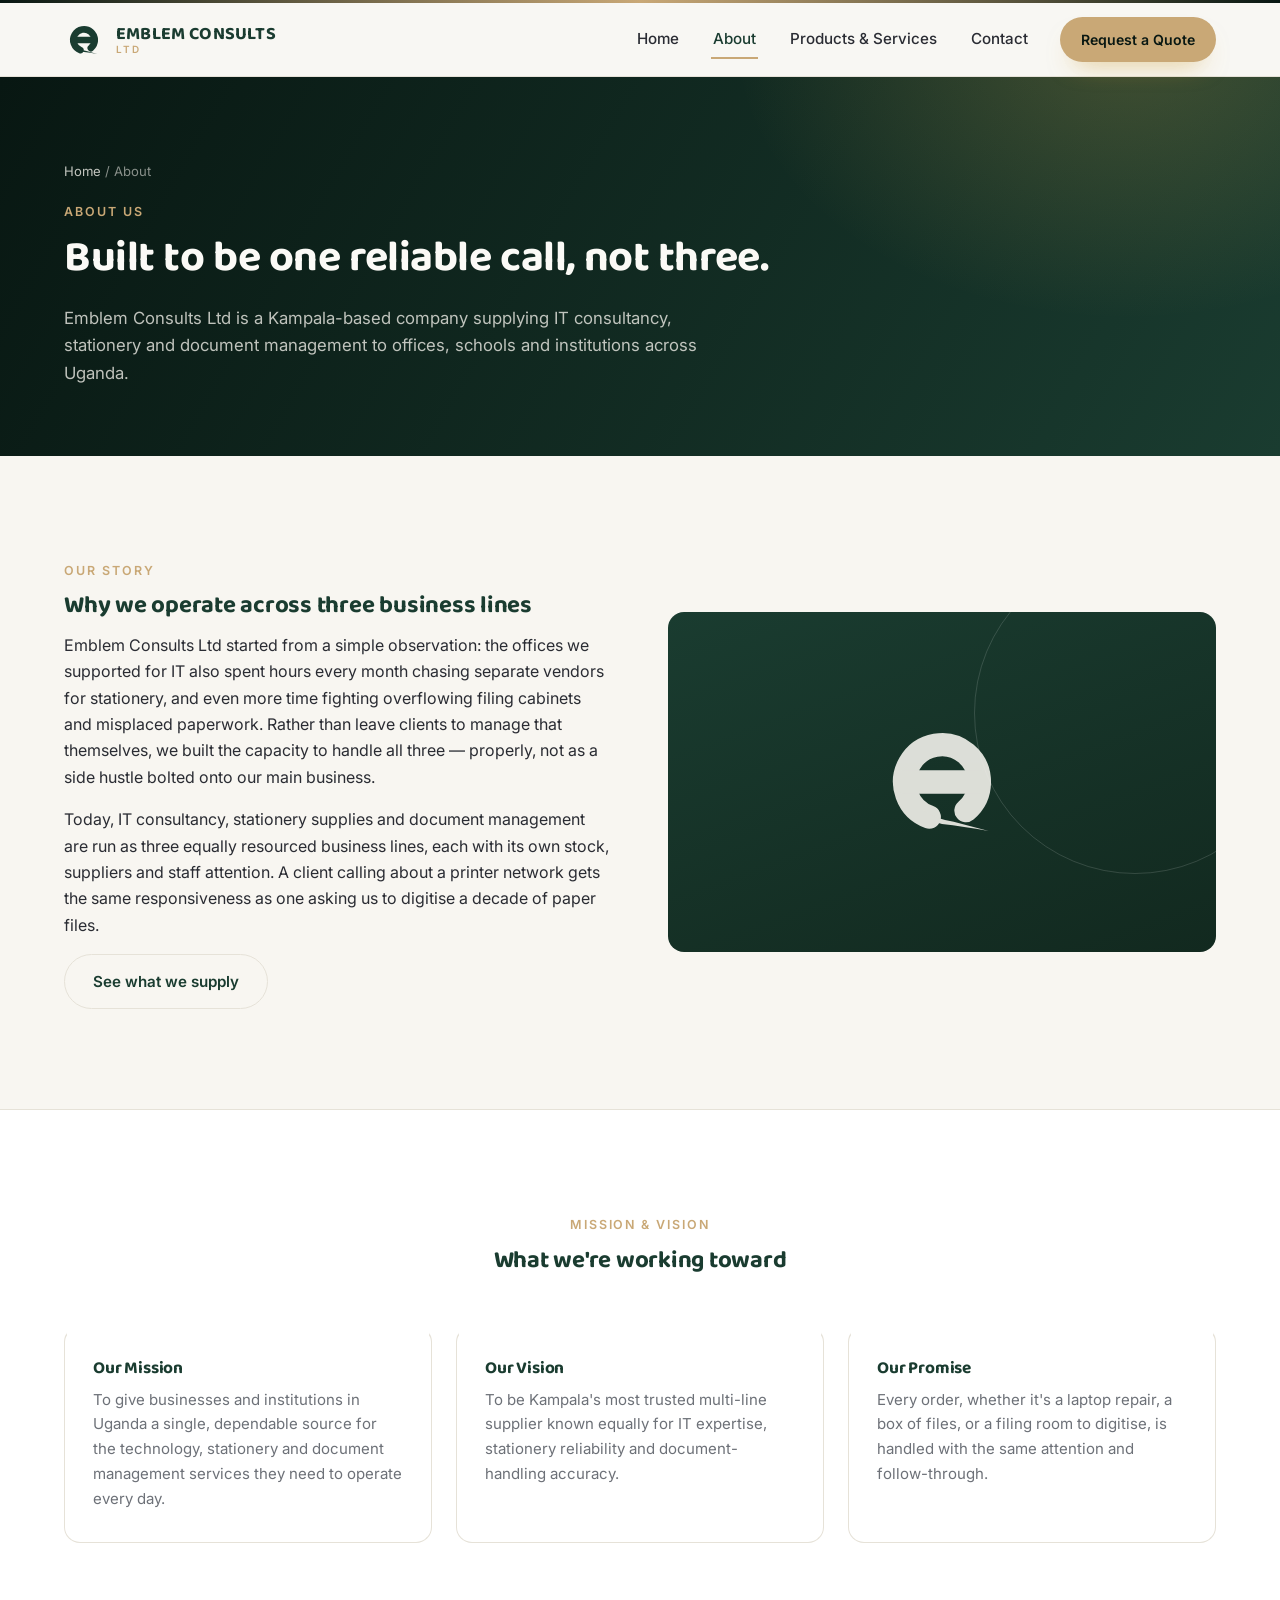
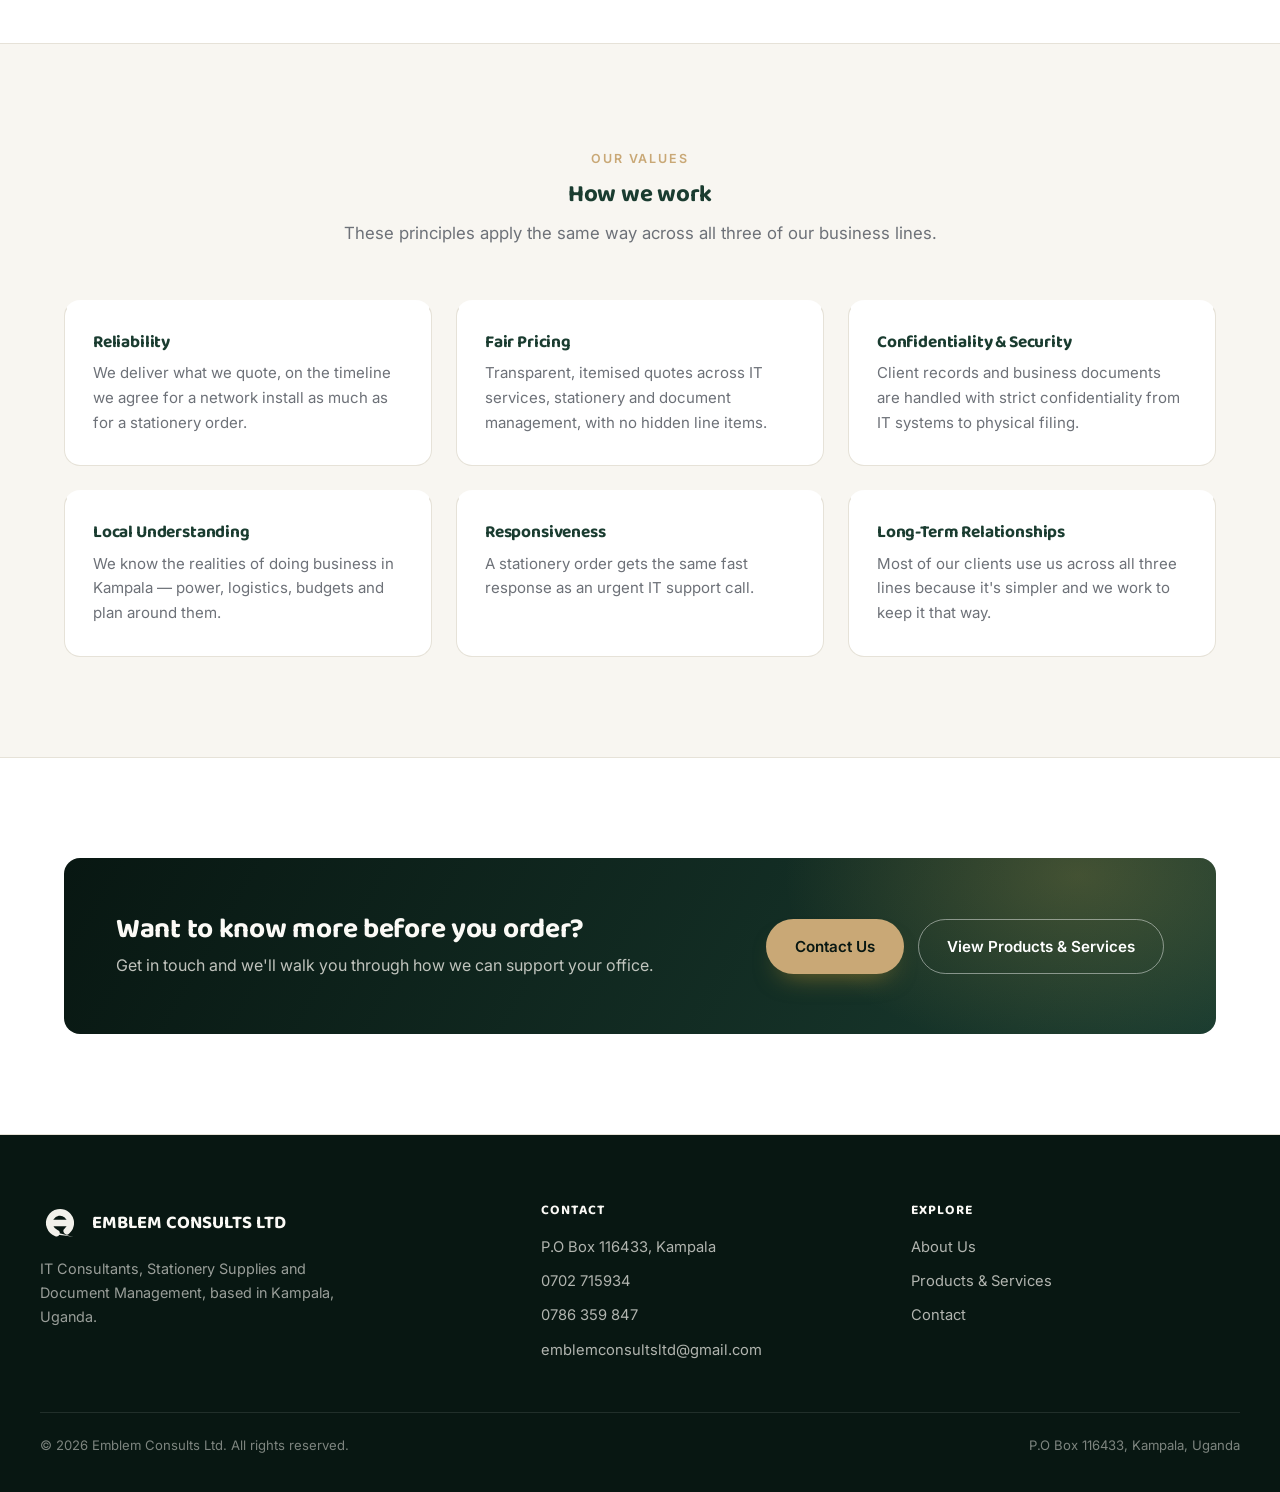
==== about.html @ 886637de "Initial commit: Emblem Consults website Co-Authored-By: Claude Sonnet 5 <noreply@anthropic.com>" ====
<!doctype html>
<html lang="en">
<head>
<meta charset="UTF-8">
<meta name="viewport" content="width=device-width, initial-scale=1.0">
<title>About Us | Emblem Consults Ltd</title>
<meta name="description" content="Learn about Emblem Consults Ltd, a Kampala-based company delivering IT consultancy, stationery supplies and document management under one roof.">
<link rel="icon" type="image/svg+xml" href="assets/logo.svg">
<link rel="preconnect" href="https://fonts.googleapis.com">
<link rel="preconnect" href="https://fonts.gstatic.com" crossorigin>
<link href="https://fonts.googleapis.com/css2?family=Baloo+2:wght@600;700;800&family=Inter:wght@400;500;600;700&display=swap" rel="stylesheet">
<link rel="stylesheet" href="css/styles.css">
</head>
<body>

<div class="top-bar" aria-hidden="true"></div>

<header class="site-header">
  <div class="container header-inner">
    <a href="index.html" class="brand" aria-label="Emblem Consults Ltd home">
      <span class="brand-mark">
        <svg viewBox="0 0 120 120" fill="none" xmlns="http://www.w3.org/2000/svg" aria-hidden="true">
          <path d="M49.06,90.07 A32,32 0 1 1 80.57,84.5" stroke="currentColor" stroke-width="20" stroke-linecap="round"/>
          <line x1="28" y1="60" x2="92" y2="60" stroke="currentColor" stroke-width="20" stroke-linecap="round"/>
          <path d="M44,84 Q55,92 70,94 L100,102 Q78,98 60,96 Q48,94 44,84 Z" fill="currentColor"/>
        </svg>
      </span>
      <span class="brand-text">
        <span class="brand-name">EMBLEM CONSULTS</span>
        <span class="brand-sub">LTD</span>
      </span>
    </a>
    <nav class="site-nav" id="site-nav">
      <a href="index.html">Home</a>
      <a href="about.html">About</a>
      <a href="services.html">Products &amp; Services</a>
      <a href="contact.html">Contact</a>
      <a href="contact.html" class="btn btn-primary nav-cta">Request a Quote</a>
    </nav>
    <button class="nav-toggle" id="nav-toggle" aria-label="Toggle menu" aria-expanded="false" aria-controls="site-nav">
      <span></span><span></span><span></span>
    </button>
  </div>
</header>

<main>

  <section class="page-hero">
    <div class="container">
      <div class="breadcrumb"><a href="index.html">Home</a> / About</div>
      <span class="eyebrow">About Us</span>
      <h1>Built to be one reliable call, not three.</h1>
      <p>Emblem Consults Ltd is a Kampala-based company supplying IT consultancy, stationery and document management to offices, schools and institutions across Uganda.</p>
    </div>
  </section>

  <section class="section">
    <div class="container split">
      <div class="reveal">
        <span class="eyebrow">Our Story</span>
        <h2>Why we operate across three business lines</h2>
        <p>Emblem Consults Ltd started from a simple observation: the offices we supported for IT also spent hours every month chasing separate vendors for stationery, and even more time fighting overflowing filing cabinets and misplaced paperwork. Rather than leave clients to manage that themselves, we built the capacity to handle all three — properly, not as a side hustle bolted onto our main business.</p>
        <p>Today, IT consultancy, stationery supplies and document management are run as three equally resourced business lines, each with its own stock, suppliers and staff attention. A client calling about a printer network gets the same responsiveness as one asking us to digitise a decade of paper files.</p>
        <a href="services.html" class="btn btn-ghost">See what we supply</a>
      </div>
      <div class="split-media reveal">
        <span class="brand-mark">
          <svg viewBox="0 0 120 120" fill="none" xmlns="http://www.w3.org/2000/svg" aria-hidden="true">
            <path d="M49.06,90.07 A32,32 0 1 1 80.57,84.5" stroke="currentColor" stroke-width="20" stroke-linecap="round"/>
            <line x1="28" y1="60" x2="92" y2="60" stroke="currentColor" stroke-width="20" stroke-linecap="round"/>
            <path d="M44,84 Q55,92 70,94 L100,102 Q78,98 60,96 Q48,94 44,84 Z" fill="currentColor"/>
          </svg>
        </span>
      </div>
    </div>
  </section>

  <section class="section section-alt">
    <div class="container">
      <div class="section-head">
        <span class="eyebrow">Mission &amp; Vision</span>
        <h2>What we're working toward</h2>
      </div>
      <div class="values-grid">
        <div class="value-card reveal">
          <h3>Our Mission</h3>
          <p>To give businesses and institutions in Uganda a single, dependable source for the technology, stationery and document management services they need to operate every day.</p>
        </div>
        <div class="value-card reveal">
          <h3>Our Vision</h3>
          <p>To be Kampala's most trusted multi-line supplier  known equally for IT expertise, stationery reliability and document-handling accuracy.</p>
        </div>
        <div class="value-card reveal">
          <h3>Our Promise</h3>
          <p>Every order, whether it's a laptop repair, a box of files, or a filing room to digitise, is handled with the same attention and follow-through.</p>
        </div>
      </div>
    </div>
  </section>

  <section class="section">
    <div class="container">
      <div class="section-head">
        <span class="eyebrow">Our Values</span>
        <h2>How we work</h2>
        <p>These principles apply the same way across all three of our business lines.</p>
      </div>
      <div class="values-grid">
        <div class="value-card reveal">
          <h3>Reliability</h3>
          <p>We deliver what we quote, on the timeline we agree  for a network install as much as for a stationery order.</p>
        </div>
        <div class="value-card reveal">
          <h3>Fair Pricing</h3>
          <p>Transparent, itemised quotes across IT services, stationery and document management, with no hidden line items.</p>
        </div>
        <div class="value-card reveal">
          <h3>Confidentiality &amp; Security</h3>
          <p>Client records and business documents are handled with strict confidentiality from IT systems to physical filing.</p>
        </div>
        <div class="value-card reveal">
          <h3>Local Understanding</h3>
          <p>We know the realities of doing business in Kampala — power, logistics, budgets  and plan around them.</p>
        </div>
        <div class="value-card reveal">
          <h3>Responsiveness</h3>
          <p>A stationery order gets the same fast response as an urgent IT support call.</p>
        </div>
        <div class="value-card reveal">
          <h3>Long-Term Relationships</h3>
          <p>Most of our clients use us across all three lines because it's simpler  and we work to keep it that way.</p>
        </div>
      </div>
    </div>
  </section>

  <section class="section section-alt">
    <div class="container">
      <div class="cta-band reveal">
        <div>
          <h2>Want to know more before you order?</h2>
          <p>Get in touch and we'll walk you through how we can support your office.</p>
        </div>
        <div class="cta-actions">
          <a href="contact.html" class="btn btn-primary">Contact Us</a>
          <a href="services.html" class="btn btn-outline">View Products &amp; Services</a>
        </div>
      </div>
    </div>
  </section>

</main>

<footer class="site-footer">
  <div class="container footer-inner">
    <div class="footer-brand">
      <div class="footer-brand-top">
        <span class="brand-mark">
          <svg viewBox="0 0 120 120" fill="none" xmlns="http://www.w3.org/2000/svg" aria-hidden="true">
            <path d="M49.06,90.07 A32,32 0 1 1 80.57,84.5" stroke="currentColor" stroke-width="20" stroke-linecap="round"/>
            <line x1="28" y1="60" x2="92" y2="60" stroke="currentColor" stroke-width="20" stroke-linecap="round"/>
            <path d="M44,84 Q55,92 70,94 L100,102 Q78,98 60,96 Q48,94 44,84 Z" fill="currentColor"/>
          </svg>
        </span>
        <span class="footer-brand-name">EMBLEM CONSULTS LTD</span>
      </div>
      <p>IT Consultants, Stationery Supplies and Document Management, based in Kampala, Uganda.</p>
    </div>
    <div class="footer-col">
      <h4>Contact</h4>
      <p>P.O Box 116433, Kampala</p>
      <a href="tel:+256702715934">0702 715934</a>
      <a href="tel:+256786359847">0786 359 847</a>
      <a href="mailto:emblemconsultsltd@gmail.com">emblemconsultsltd@gmail.com</a>
    </div>
    <div class="footer-col">
      <h4>Explore</h4>
      <a href="about.html">About Us</a>
      <a href="services.html">Products &amp; Services</a>
      <a href="contact.html">Contact</a>
    </div>
  </div>
  <div class="footer-bottom container">
    <p>&copy; <span id="year"></span> Emblem Consults Ltd. All rights reserved.</p>
    <p>P.O Box 116433, Kampala, Uganda</p>
  </div>
</footer>

<script src="js/main.js"></script>
</body>
</html>
---- css/styles.css ----
:root {
  --ink: #14171f;
  --navy: #1a3c30;
  --navy-mid: #24b3c0;
  --navy-dark: #12291f;
  --navy-deep: #081712;
  --gold: #c9a876;
  --gold-light: #e8d4ae;
  --bg: #f8f6f1;
  --surface: #ffffff;
  --surface-2: #f2efe7;
  --text: #2a2c33;
  --muted: #6d7178;
  --border: #e6e2d8;
  --radius: 16px;
  --radius-sm: 10px;
  --shadow: 0 24px 48px -28px rgba(18, 20, 30, 0.28);
  --shadow-sm: 0 10px 24px -16px rgba(18, 20, 30, 0.22);
  --container: 1200px;
  --ease: cubic-bezier(0.22, 1, 0.36, 1);
  --font-head: "Baloo 2", "Segoe UI", -apple-system, BlinkMacSystemFont, Arial, sans-serif;
  --font-body: "Inter", -apple-system, BlinkMacSystemFont, "Segoe UI", Roboto, Helvetica, Arial, sans-serif;
}

* {
  box-sizing: border-box;
}

html {
  scroll-behavior: smooth;
}

html, body {
  overflow-x: hidden;
}

body {
  margin: 0;
  font-family: var(--font-body);
  color: var(--text);
  background: var(--bg);
  line-height: 1.65;
  -webkit-font-smoothing: antialiased;
}

img {
  max-width: 100%;
  display: block;
}

a {
  color: inherit;
  text-decoration: none;
}

ul {
  margin: 0;
  padding: 0;
  list-style: none;
}

h1, h2, h3, h4 {
  font-family: var(--font-head);
  font-weight: 700;
  line-height: 1.14;
  letter-spacing: -0.01em;
  margin: 0 0 0.5em;
  color: var(--navy);
}

p {
  margin: 0 0 1em;
}

.container {
  width: 100%;
  max-width: var(--container);
  margin: 0 auto;
  padding: 0 24px;
}

/* Top accent bar */
.top-bar {
  height: 3px;
  background: linear-gradient(90deg, var(--navy-deep) 0%, var(--gold) 50%, var(--navy-deep) 100%);
}

.eyebrow {
  display: inline-flex;
  align-items: center;
  gap: 10px;
  font-family: var(--font-body);
  font-weight: 600;
  font-size: 0.78rem;
  letter-spacing: 0.16em;
  text-transform: uppercase;
  color: var(--gold);
  margin-bottom: 0.9em;
}

.section {
  padding: 100px 0;
}

.section-head {
  max-width: 640px;
  margin: 0 auto 52px;
  text-align: center;
}

.section-head .eyebrow {
  justify-content: center;
}

.section-head p {
  color: var(--muted);
  font-size: 1.05rem;
}

.section-alt {
  background: var(--surface);
  border-top: 1px solid var(--border);
  border-bottom: 1px solid var(--border);
}

.about-teaser {
  border-bottom: none;
}

/* Buttons */
.btn {
  display: inline-flex;
  align-items: center;
  gap: 8px;
  padding: 14px 28px;
  border-radius: 999px;
  font-weight: 600;
  font-size: 0.95rem;
  border: 1px solid transparent;
  cursor: pointer;
  transition: transform 0.2s var(--ease), box-shadow 0.2s var(--ease), background 0.2s var(--ease), color 0.2s var(--ease), border-color 0.2s var(--ease);
}

.btn-primary {
  background: var(--gold);
  color: var(--navy-deep);
  box-shadow: 0 14px 26px -14px rgba(200, 153, 47, 0.6);
}

.btn-primary:hover {
  background: var(--gold-light);
  transform: translateY(-2px);
  box-shadow: 0 18px 32px -14px rgba(200, 153, 47, 0.65);
}

.btn-outline {
  background: transparent;
  color: var(--surface);
  border-color: rgba(255, 255, 255, 0.45);
}

.btn-outline:hover {
  background: rgba(255, 255, 255, 0.12);
  border-color: rgba(255, 255, 255, 0.7);
  transform: translateY(-2px);
}

.btn-ghost {
  background: transparent;
  color: var(--navy);
  border-color: var(--border);
}

.btn-ghost:hover {
  border-color: var(--navy);
  background: var(--surface-2);
  transform: translateY(-2px);
}

/* ==========================================================================
   Header
   ========================================================================== */

.site-header {
  position: sticky;
  top: 0;
  z-index: 100;
  background: rgba(248, 247, 243, 0.92);
  backdrop-filter: saturate(180%) blur(10px);
  border-bottom: 1px solid var(--border);
}

.header-inner {
  display: flex;
  align-items: center;
  justify-content: space-between;
  gap: 24px;
  padding-top: 14px;
  padding-bottom: 14px;
}

.brand {
  display: flex;
  align-items: center;
  gap: 12px;
  flex-shrink: 0;
}

.brand-mark {
  width: 40px;
  height: 40px;
  color: var(--navy);
  flex-shrink: 0;
}

.brand-mark svg {
  width: 100%;
  height: 100%;
  display: block;
}

.brand-text {
  display: flex;
  flex-direction: column;
  line-height: 1.05;
}

.brand-name {
  font-family: var(--font-head);
  font-weight: 700;
  font-size: 1.12rem;
  color: var(--navy);
  letter-spacing: 0.01em;
}

.brand-sub {
  font-size: 0.62rem;
  font-weight: 600;
  letter-spacing: 0.22em;
  color: var(--gold);
}

.site-nav {
  display: flex;
  align-items: center;
  gap: 30px;
}

.site-nav a:not(.btn) {
  font-weight: 500;
  font-size: 0.95rem;
  color: var(--text);
  padding: 6px 2px;
  border-bottom: 2px solid transparent;
  transition: color 0.15s ease, border-color 0.15s ease;
}

.site-nav a:not(.btn):hover,
.site-nav a.active {
  color: var(--navy);
  border-color: var(--gold);
}

.nav-cta {
  padding: 10px 20px;
  font-size: 0.88rem;
}

.nav-toggle {
  display: none;
  flex-direction: column;
  justify-content: center;
  gap: 5px;
  width: 40px;
  height: 40px;
  border: 1px solid var(--border);
  border-radius: 10px;
  background: var(--surface);
  cursor: pointer;
}

.nav-toggle span {
  width: 18px;
  height: 2px;
  background: var(--navy);
  margin: 0 auto;
  transition: transform 0.2s ease, opacity 0.2s ease;
}

/* ==========================================================================
   Hero
   ========================================================================== */

.hero {
  position: relative;
  background: linear-gradient(165deg, var(--navy-mid) 0%, var(--navy) 45%, var(--navy-dark) 100%);
  color: #f2f1eb;
  overflow: hidden;
  isolation: isolate;
}

.hero::before {
  content: "";
  position: absolute;
  inset: 0;
  background:
    radial-gradient(620px 620px at 92% -12%, rgba(226, 183, 82, 0.30), transparent 68%),
    radial-gradient(520px 520px at -8% 108%, rgba(99, 122, 194, 0.38), transparent 70%),
    radial-gradient(760px 420px at 45% 115%, rgba(200, 153, 47, 0.14), transparent 72%);
  pointer-events: none;
  z-index: 0;
}

.hero::after {
  content: "";
  position: absolute;
  inset: 0;
  background-image:
    linear-gradient(rgba(255,255,255,0.05) 1px, transparent 1px),
    linear-gradient(90deg, rgba(255,255,255,0.05) 1px, transparent 1px);
  background-size: 44px 44px;
  mask-image: radial-gradient(ellipse 60% 55% at 78% 12%, black, transparent 78%);
  -webkit-mask-image: radial-gradient(ellipse 60% 55% at 78% 12%, black, transparent 78%);
  pointer-events: none;
  z-index: 0;
}

.hero-watermark {
  position: absolute;
  right: -160px;
  bottom: -200px;
  width: 660px;
  height: 660px;
  color: rgba(242, 241, 235, 0.05);
  pointer-events: none;
  z-index: 0;
}

.hero-watermark svg {
  width: 100%;
  height: 100%;
  display: block;
}

.hero-inner {
  position: relative;
  z-index: 1;
  padding: 128px 0 104px;
  display: grid;
  grid-template-columns: 1.1fr 0.9fr;
  gap: 48px;
  align-items: center;
}

.hero .eyebrow {
  color: var(--gold-light);
}

.hero h1 {
  color: #fbfaf6;
  font-size: clamp(2.2rem, 4vw, 3.4rem);
  margin-bottom: 0.42em;
}

.hero h1 em,
.page-hero h1 em {
  font-style: italic;
  color: var(--gold-light);
}

.hero p.lead {
  color: rgba(242, 241, 235, 0.82);
  font-size: 1.14rem;
  max-width: 46ch;
}

.hero-actions {
  display: flex;
  gap: 14px;
  flex-wrap: wrap;
  margin-top: 30px;
}

.stat-row {
  display: flex;
  flex-wrap: wrap;
  gap: 0;
  margin-top: 48px;
}

.stat-item {
  padding: 0 30px;
  border-left: 1px solid rgba(255, 255, 255, 0.16);
}

.stat-item:first-child {
  padding-left: 0;
  border-left: none;
}

.stat-item .num {
  display: block;
  font-family: var(--font-head);
  font-size: 1.85rem;
  color: var(--gold-light);
  font-weight: 700;
  line-height: 1.1;
}

.stat-item .label {
  font-size: 0.8rem;
  color: rgba(242, 241, 235, 0.68);
}

.hero-panel {
  background: rgba(255, 255, 255, 0.06);
  border: 1px solid rgba(255, 255, 255, 0.14);
  border-radius: var(--radius);
  padding: 30px;
  backdrop-filter: blur(6px);
}

.hero-panel h3 {
  color: #fbfaf6;
  font-size: 1.05rem;
  margin-bottom: 18px;
}

.hero-panel-list {
  display: flex;
  flex-direction: column;
  gap: 16px;
}

.hero-panel-list li {
  display: flex;
  align-items: flex-start;
  gap: 14px;
  color: rgba(242, 241, 235, 0.85);
  font-size: 0.94rem;
}

.num-badge {
  width: 24px;
  height: 24px;
  border: 1px solid rgba(255, 255, 255, 0.35);
  border-radius: 50%;
  display: flex;
  align-items: center;
  justify-content: center;
  font-family: var(--font-head);
  font-size: 0.7rem;
  color: var(--gold-light);
  flex-shrink: 0;
  margin-top: 1px;
}

.hero-visual {
  display: flex;
  flex-direction: column;
  gap: 26px;
}

.hero-graphic-label {
  text-align: center;
  font-size: 0.76rem;
  font-weight: 500;
  letter-spacing: 0.12em;
  text-transform: uppercase;
  color: rgba(242, 241, 235, 0.5);
  margin-bottom: 8px;
}

.hero-graphic svg {
  width: 100%;
  height: auto;
  display: block;
  overflow: visible;
}

.hero-graphic .hub-circle {
  fill: rgba(226, 183, 82, 0.12);
  stroke: var(--gold-light);
  stroke-width: 1.5;
}

.hero-graphic .hub-icon {
  color: var(--gold-light);
}

.hero-graphic .node-circle {
  fill: rgba(255, 255, 255, 0.05);
  stroke: rgba(255, 255, 255, 0.22);
  stroke-width: 1.2;
}

.hero-graphic .node-icon {
  color: var(--gold-light);
}

.hero-graphic .link-line {
  fill: none;
  stroke: rgba(226, 183, 82, 0.4);
  stroke-width: 1.4;
  stroke-dasharray: 3 6;
  stroke-linecap: round;
}

.hero-graphic .node-label {
  font-family: var(--font-body);
  font-size: 12.5px;
  font-weight: 600;
  letter-spacing: 0.08em;
  text-transform: uppercase;
  fill: rgba(242, 241, 235, 0.72);
  text-anchor: middle;
}

/* ==========================================================================
   Pillars (IT / Stationery / Document Management — equal weight)
   ========================================================================== */

.pillars-grid {
  display: grid;
  grid-template-columns: repeat(3, 1fr);
  gap: 28px;
}

.pillar-card {
  position: relative;
  background: var(--surface);
  border: 1px solid var(--border);
  border-radius: var(--radius);
  padding: 40px 30px 32px;
  display: flex;
  flex-direction: column;
  height: 100%;
  overflow: hidden;
  transition: transform 0.28s var(--ease), box-shadow 0.28s var(--ease), border-color 0.28s var(--ease);
}

.pillar-card:hover {
  transform: translateY(-6px);
  box-shadow: var(--shadow);
  border-color: rgba(200, 153, 47, 0.45);
}

.pillar-index {
  position: absolute;
  top: 18px;
  right: 22px;
  font-family: var(--font-head);
  font-size: 2.6rem;
  font-weight: 700;
  color: var(--surface-2);
  line-height: 1;
  user-select: none;
  z-index: 0;
}

.pillar-icon {
  position: relative;
  width: 54px;
  height: 54px;
  border-radius: 14px;
  background: linear-gradient(135deg, var(--navy), var(--navy-dark));
  color: var(--gold-light);
  display: flex;
  align-items: center;
  justify-content: center;
  margin-bottom: 22px;
  z-index: 1;
}

.pillar-icon svg {
  width: 26px;
  height: 26px;
}

.pillar-card h3 {
  position: relative;
  font-size: 1.28rem;
  margin-bottom: 10px;
  z-index: 1;
}

.pillar-card p {
  position: relative;
  color: var(--muted);
  font-size: 0.96rem;
  flex-grow: 1;
  z-index: 1;
}

.pillar-tags {
  position: relative;
  display: flex;
  flex-wrap: wrap;
  gap: 8px;
  margin: 18px 0 20px;
  z-index: 1;
}

.pillar-tags span {
  background: var(--bg);
  border: 1px solid var(--border);
  color: var(--text);
  font-size: 0.78rem;
  padding: 5px 11px;
  border-radius: 999px;
}

.pillar-link {
  position: relative;
  font-weight: 600;
  font-size: 0.9rem;
  color: var(--navy);
  display: inline-flex;
  align-items: center;
  gap: 6px;
  z-index: 1;
}

.pillar-link svg {
  width: 16px;
  height: 16px;
  transition: transform 0.15s ease;
}

.pillar-card:hover .pillar-link svg {
  transform: translateX(3px);
}

/* ==========================================================================
   About teaser / split sections
   ========================================================================== */

.split {
  display: grid;
  grid-template-columns: 1fr 1fr;
  gap: 56px;
  align-items: center;
}

.split-media {
  background: linear-gradient(160deg, var(--navy), var(--navy-dark));
  border-radius: var(--radius);
  min-height: 340px;
  display: flex;
  align-items: center;
  justify-content: center;
  padding: 40px;
  position: relative;
  overflow: hidden;
}

.split-media .brand-mark {
  width: 140px;
  height: 140px;
  color: #f2f1eb;
  opacity: 0.9;
}

.split-media--collage {
  background: none;
  padding: 0;
  overflow: visible;
}

.split-media--collage::before {
  content: none;
}

.media-collage {
  display: grid;
  grid-template-columns: 1.2fr 1fr;
  grid-template-rows: 1fr 1fr;
  gap: 20px;
  width: 100%;
  height: 100%;
  min-height: 340px;
  position: relative;
  z-index: 1;
}

.collage-card {
  border-radius: var(--radius-sm);
  overflow: hidden;
  border: 1px solid var(--border);
  box-shadow: var(--shadow-sm);
}

.media-collage img {
  width: 100%;
  height: 100%;
  object-fit: cover;
  display: block;
}

.media-collage .collage-it {
  grid-row: 1 / 3;
}

.split-media::before {
  content: "";
  position: absolute;
  width: 320px;
  height: 320px;
  border: 1px solid rgba(255,255,255,0.14);
  border-radius: 50%;
  top: -60px;
  right: -80px;
}

.check-list {
  display: flex;
  flex-direction: column;
  gap: 14px;
  margin: 20px 0;
}

.check-list li {
  display: flex;
  gap: 12px;
  align-items: flex-start;
}

.check-list svg {
  width: 20px;
  height: 20px;
  color: var(--gold);
  flex-shrink: 0;
  margin-top: 2px;
}

/* ==========================================================================
   Values / stats
   ========================================================================== */

.stats-grid {
  display: grid;
  grid-template-columns: repeat(4, 1fr);
  gap: 24px;
  text-align: center;
}

.stat .num {
  font-family: var(--font-head);
  font-size: 2.1rem;
  font-weight: 700;
  color: var(--navy);
}

.stat .label {
  color: var(--muted);
  font-size: 0.88rem;
  margin-top: 4px;
}

.values-grid {
  display: grid;
  grid-template-columns: repeat(3, 1fr);
  gap: 24px;
}

.value-card {
  border: 1px solid var(--border);
  background: var(--surface);
  border-radius: var(--radius);
  padding: 30px 28px;
  border-top: 3px solid transparent;
  transition: transform 0.25s var(--ease), box-shadow 0.25s var(--ease), border-color 0.25s var(--ease);
}

.value-card:hover {
  transform: translateY(-4px);
  box-shadow: var(--shadow-sm);
  border-top-color: var(--gold);
}

.value-card h3 {
  font-size: 1.08rem;
}

.value-card p {
  color: var(--muted);
  font-size: 0.94rem;
  margin: 0;
}

/* ==========================================================================
   Services / Products page — equal-weight category blocks
   ========================================================================== */

.category-block {
  padding-bottom: 76px;
}

.pillar-hero {
  position: relative;
  isolation: isolate;
  overflow: hidden;
  background: linear-gradient(150deg, var(--navy-mid) 0%, var(--navy) 55%, var(--navy-dark) 100%);
  color: #f2f1eb;
  padding: 64px 0 56px;
  margin-bottom: 56px;
}

.pillar-hero::before {
  content: "";
  position: absolute;
  inset: 0;
  background: radial-gradient(520px 380px at 92% -14%, rgba(226, 183, 82, 0.24), transparent 70%);
  pointer-events: none;
  z-index: 0;
}

.pillar-hero-watermark {
  position: absolute;
  right: -40px;
  top: 50%;
  transform: translateY(-50%);
  width: 260px;
  height: 260px;
  color: rgba(242, 241, 235, 0.06);
  pointer-events: none;
  z-index: 0;
}

.pillar-hero-watermark svg {
  width: 100%;
  height: 100%;
  display: block;
}

.pillar-hero-inner {
  position: relative;
  z-index: 1;
  max-width: 700px;
}

.pillar-hero .eyebrow {
  color: var(--gold-light);
}

.pillar-hero h2 {
  color: #fbfaf6;
  font-size: clamp(1.75rem, 3.2vw, 2.4rem);
  margin-bottom: 0.4em;
}

.pillar-hero p {
  color: rgba(242, 241, 235, 0.82);
  font-size: 1.05rem;
  max-width: 58ch;
  margin-bottom: 1.4em;
}

.feature-strip {
  display: grid;
  grid-template-columns: repeat(4, 1fr);
  gap: 28px;
  margin: 0 0 44px;
}

.feature-item {
  display: flex;
  flex-direction: column;
  gap: 12px;
}

.feature-icon-circle {
  width: 54px;
  height: 54px;
  border-radius: 50%;
  background: var(--surface-2);
  color: var(--navy);
  display: flex;
  align-items: center;
  justify-content: center;
  flex-shrink: 0;
}

.feature-icon-circle svg {
  width: 24px;
  height: 24px;
}

.feature-item h4 {
  font-size: 1.02rem;
  margin-bottom: 2px;
}

.feature-item p {
  color: var(--muted);
  font-size: 0.86rem;
  margin: 0;
}

.item-grid {
  display: grid;
  grid-template-columns: repeat(3, 1fr);
  gap: 20px;
}

.item-card {
  background: var(--surface);
  border: 1px solid var(--border);
  border-radius: 12px;
  padding: 24px 22px;
  transition: transform 0.22s var(--ease), box-shadow 0.22s var(--ease), border-color 0.22s var(--ease);
}

.item-card:hover {
  transform: translateY(-3px);
  box-shadow: var(--shadow-sm);
  border-color: rgba(200, 153, 47, 0.4);
}

.item-card h4 {
  font-size: 1rem;
  margin-bottom: 6px;
  display: flex;
  align-items: center;
  gap: 10px;
}

.item-card h4 svg {
  width: 18px;
  height: 18px;
  color: var(--gold);
  flex-shrink: 0;
}

.item-card p {
  color: var(--muted);
  font-size: 0.88rem;
  margin: 0;
}

/* ==========================================================================
   CTA band
   ========================================================================== */

.cta-band {
  background: linear-gradient(120deg, var(--navy-deep), var(--navy));
  color: #f2f1eb;
  border-radius: var(--radius);
  padding: 56px 52px;
  display: flex;
  align-items: center;
  justify-content: space-between;
  gap: 32px;
  flex-wrap: wrap;
  position: relative;
  overflow: hidden;
}

.cta-band::before {
  content: "";
  position: absolute;
  inset: 0;
  background: radial-gradient(420px 260px at 88% 10%, rgba(226, 183, 82, 0.22), transparent 70%);
  pointer-events: none;
}

.cta-band > * {
  position: relative;
}

.cta-band h2 {
  color: #fbfaf6;
  margin-bottom: 6px;
  font-size: 1.75rem;
}

.cta-band p {
  color: rgba(242, 241, 235, 0.78);
  margin: 0;
}

.cta-actions {
  display: flex;
  gap: 14px;
  flex-wrap: wrap;
}

/* ==========================================================================
   Contact page
   ========================================================================== */

.contact-grid {
  display: grid;
  grid-template-columns: 0.9fr 1.1fr;
  gap: 48px;
  align-items: start;
}

.contact-info-card {
  background: var(--navy);
  color: #f2f1eb;
  border-radius: var(--radius);
  padding: 38px 32px;
}

.contact-info-card h3 {
  color: #fbfaf6;
}

.contact-row {
  display: flex;
  gap: 14px;
  align-items: flex-start;
  padding: 16px 0;
  border-top: 1px solid rgba(255,255,255,0.12);
}

.contact-row:first-of-type {
  border-top: none;
}

.contact-row svg {
  width: 20px;
  height: 20px;
  color: var(--gold-light);
  flex-shrink: 0;
  margin-top: 2px;
}

.contact-row .label {
  font-size: 0.78rem;
  text-transform: uppercase;
  letter-spacing: 0.08em;
  color: rgba(242, 241, 235, 0.6);
  margin-bottom: 2px;
}

.contact-row a,
.contact-row span.value {
  font-weight: 500;
  color: #f2f1eb;
}

.contact-form-card {
  background: var(--surface);
  border: 1px solid var(--border);
  border-radius: var(--radius);
  padding: 38px;
  box-shadow: var(--shadow);
}

.form-grid {
  display: grid;
  grid-template-columns: 1fr 1fr;
  gap: 18px;
}

.form-grid .full {
  grid-column: 1 / -1;
}

label {
  display: block;
  font-size: 0.86rem;
  font-weight: 600;
  margin-bottom: 6px;
  color: var(--text);
}

input, select, textarea {
  width: 100%;
  padding: 11px 14px;
  border: 1px solid var(--border);
  border-radius: 9px;
  font-family: var(--font-body);
  font-size: 0.95rem;
  background: var(--bg);
  color: var(--text);
  transition: border-color 0.2s ease, box-shadow 0.2s ease;
}

input:focus, select:focus, textarea:focus {
  outline: none;
  border-color: var(--gold);
  box-shadow: 0 0 0 3px rgba(200, 153, 47, 0.18);
}

textarea {
  resize: vertical;
  min-height: 120px;
}

.form-note {
  font-size: 0.82rem;
  color: var(--muted);
  margin-top: 12px;
}

.map-embed {
  border-radius: var(--radius);
  overflow: hidden;
  border: 1px solid var(--border);
  margin-top: 28px;
  height: 260px;
}

.map-embed iframe {
  width: 100%;
  height: 100%;
  border: 0;
  display: block;
}

/* ==========================================================================
   Footer
   ========================================================================== */

.site-footer {
  background: var(--navy-deep);
  color: rgba(242, 241, 235, 0.8);
}

.footer-inner {
  display: grid;
  grid-template-columns: 1.4fr 1fr 1fr;
  gap: 40px;
  padding: 68px 0 40px;
}

.footer-brand {
  display: flex;
  flex-direction: column;
  gap: 14px;
}

.footer-brand-top {
  display: flex;
  align-items: center;
  gap: 12px;
}

.footer-brand .brand-mark {
  color: #f2f1eb;
}

.footer-brand-name {
  font-family: var(--font-head);
  font-weight: 700;
  color: #fbfaf6;
  font-size: 1.15rem;
}

.footer-brand p {
  font-size: 0.9rem;
  max-width: 34ch;
  color: rgba(242, 241, 235, 0.62);
}

.footer-col h4 {
  color: #fbfaf6;
  font-size: 0.85rem;
  letter-spacing: 0.08em;
  text-transform: uppercase;
  margin-bottom: 16px;
}

.footer-col a, .footer-col p {
  display: block;
  font-size: 0.92rem;
  margin-bottom: 10px;
  color: rgba(242, 241, 235, 0.72);
}

.footer-col a:hover {
  color: var(--gold-light);
}

.footer-bottom {
  border-top: 1px solid rgba(255,255,255,0.1);
  padding: 22px 0;
  display: flex;
  justify-content: space-between;
  gap: 12px;
  flex-wrap: wrap;
  font-size: 0.82rem;
  color: rgba(242, 241, 235, 0.5);
}

/* ==========================================================================
   Page hero (interior pages)
   ========================================================================== */

.page-hero {
  position: relative;
  background: linear-gradient(120deg, var(--navy-deep), var(--navy));
  color: #f2f1eb;
  padding: 84px 0 68px;
  overflow: hidden;
  isolation: isolate;
}

.page-hero::before {
  content: "";
  position: absolute;
  inset: 0;
  background: radial-gradient(560px 400px at 88% -10%, rgba(226, 183, 82, 0.22), transparent 70%);
  pointer-events: none;
  z-index: 0;
}

.page-hero .container {
  position: relative;
  z-index: 1;
}

.page-hero h1 {
  color: #fbfaf6;
  font-size: clamp(1.95rem, 3.4vw, 2.7rem);
}

.page-hero p {
  color: rgba(242, 241, 235, 0.78);
  max-width: 60ch;
  font-size: 1.05rem;
  margin: 0;
}

.breadcrumb {
  font-size: 0.82rem;
  color: rgba(242, 241, 235, 0.55);
  margin-bottom: 14px;
}

.breadcrumb a {
  color: rgba(242, 241, 235, 0.8);
}

/* ==========================================================================
   Scroll reveal
   ========================================================================== */

.reveal {
  opacity: 0;
  transform: translateY(18px);
  transition: opacity 0.7s var(--ease), transform 0.7s var(--ease);
}

.reveal.is-visible {
  opacity: 1;
  transform: none;
}

.pillars-grid .pillar-card:nth-child(2),
.item-grid .item-card:nth-child(2),
.values-grid .value-card:nth-child(2) {
  transition-delay: 0.06s;
}

.pillars-grid .pillar-card:nth-child(3),
.item-grid .item-card:nth-child(3),
.values-grid .value-card:nth-child(3) {
  transition-delay: 0.12s;
}

.item-grid .item-card:nth-child(4) {
  transition-delay: 0.06s;
}

.item-grid .item-card:nth-child(5) {
  transition-delay: 0.12s;
}

.item-grid .item-card:nth-child(6) {
  transition-delay: 0.18s;
}

@media (prefers-reduced-motion: reduce) {
  .reveal {
    transition: none;
    opacity: 1;
    transform: none;
  }
}

/* ==========================================================================
   Responsive
   ========================================================================== */

@media (max-width: 980px) {
  .hero-inner {
    grid-template-columns: 1fr;
    padding: 96px 0 76px;
  }

  .hero-watermark {
    width: 480px;
    height: 480px;
    right: -140px;
    bottom: -140px;
  }

  .split {
    grid-template-columns: 1fr;
  }

  .split-media {
    order: -1;
    min-height: 240px;
  }

  .media-collage {
    min-height: 240px;
  }

  .pillars-grid,
  .item-grid,
  .feature-strip {
    grid-template-columns: repeat(2, 1fr);
  }

  .stats-grid {
    grid-template-columns: repeat(2, 1fr);
    gap: 32px;
  }

  .values-grid {
    grid-template-columns: 1fr;
  }

  .contact-grid {
    grid-template-columns: 1fr;
  }

  .footer-inner {
    grid-template-columns: 1fr 1fr;
  }
}

@media (max-width: 720px) {
  .site-nav {
    position: absolute;
    top: 100%;
    left: 0;
    right: 0;
    background: var(--surface);
    border-bottom: 1px solid var(--border);
    flex-direction: column;
    align-items: flex-start;
    padding: 18px 16px 20px;
    gap: 14px;
    display: none;
  }

  .site-nav.open {
    display: flex;
  }

  .nav-cta {
    order: 10;
  }

  .nav-toggle {
    display: flex;
  }

  .pillars-grid,
  .item-grid,
  .feature-strip {
    grid-template-columns: 1fr;
  }

  .stats-grid {
    grid-template-columns: 1fr 1fr;
  }

  .form-grid {
    grid-template-columns: 1fr;
  }

  .cta-band {
    flex-direction: column;
    text-align: center;
    justify-content: center;
  }

  .footer-inner {
    grid-template-columns: 1fr;
    padding-bottom: 20px;
  }

  .footer-bottom {
    flex-direction: column;
    text-align: center;
  }

  .section {
    padding: 68px 0;
  }

  .container {
    padding: 0 16px;
  }

  .hero-inner {
    padding: 76px 0 60px;
  }

  .stat-row {
    gap: 8px 0;
  }

  .stat-item {
    padding: 0 20px;
  }

  .hero-watermark {
    width: 340px;
    height: 340px;
    right: -110px;
    bottom: -100px;
  }

  .page-hero {
    padding: 56px 0 46px;
  }

  .pillar-hero {
    padding: 48px 0 40px;
    margin-bottom: 40px;
  }

  .pillar-hero-watermark {
    width: 180px;
    height: 180px;
    right: -50px;
  }

  .cta-band {
    padding: 40px 28px;
  }
}

@media (max-width: 420px) {
  .container {
    padding: 0 12px;
  }

  .brand-name {
    font-size: 1rem;
  }

  .brand {
    gap: 9px;
  }

  .brand-mark {
    width: 34px;
    height: 34px;
  }

  .hero h1 {
    font-size: 1.7rem;
  }

  .page-hero h1 {
    font-size: 1.55rem;
  }

  .stat-item {
    padding: 0 16px;
  }

  .hero-panel {
    padding: 22px;
  }

  .cta-band {
    padding: 32px 22px;
  }
}
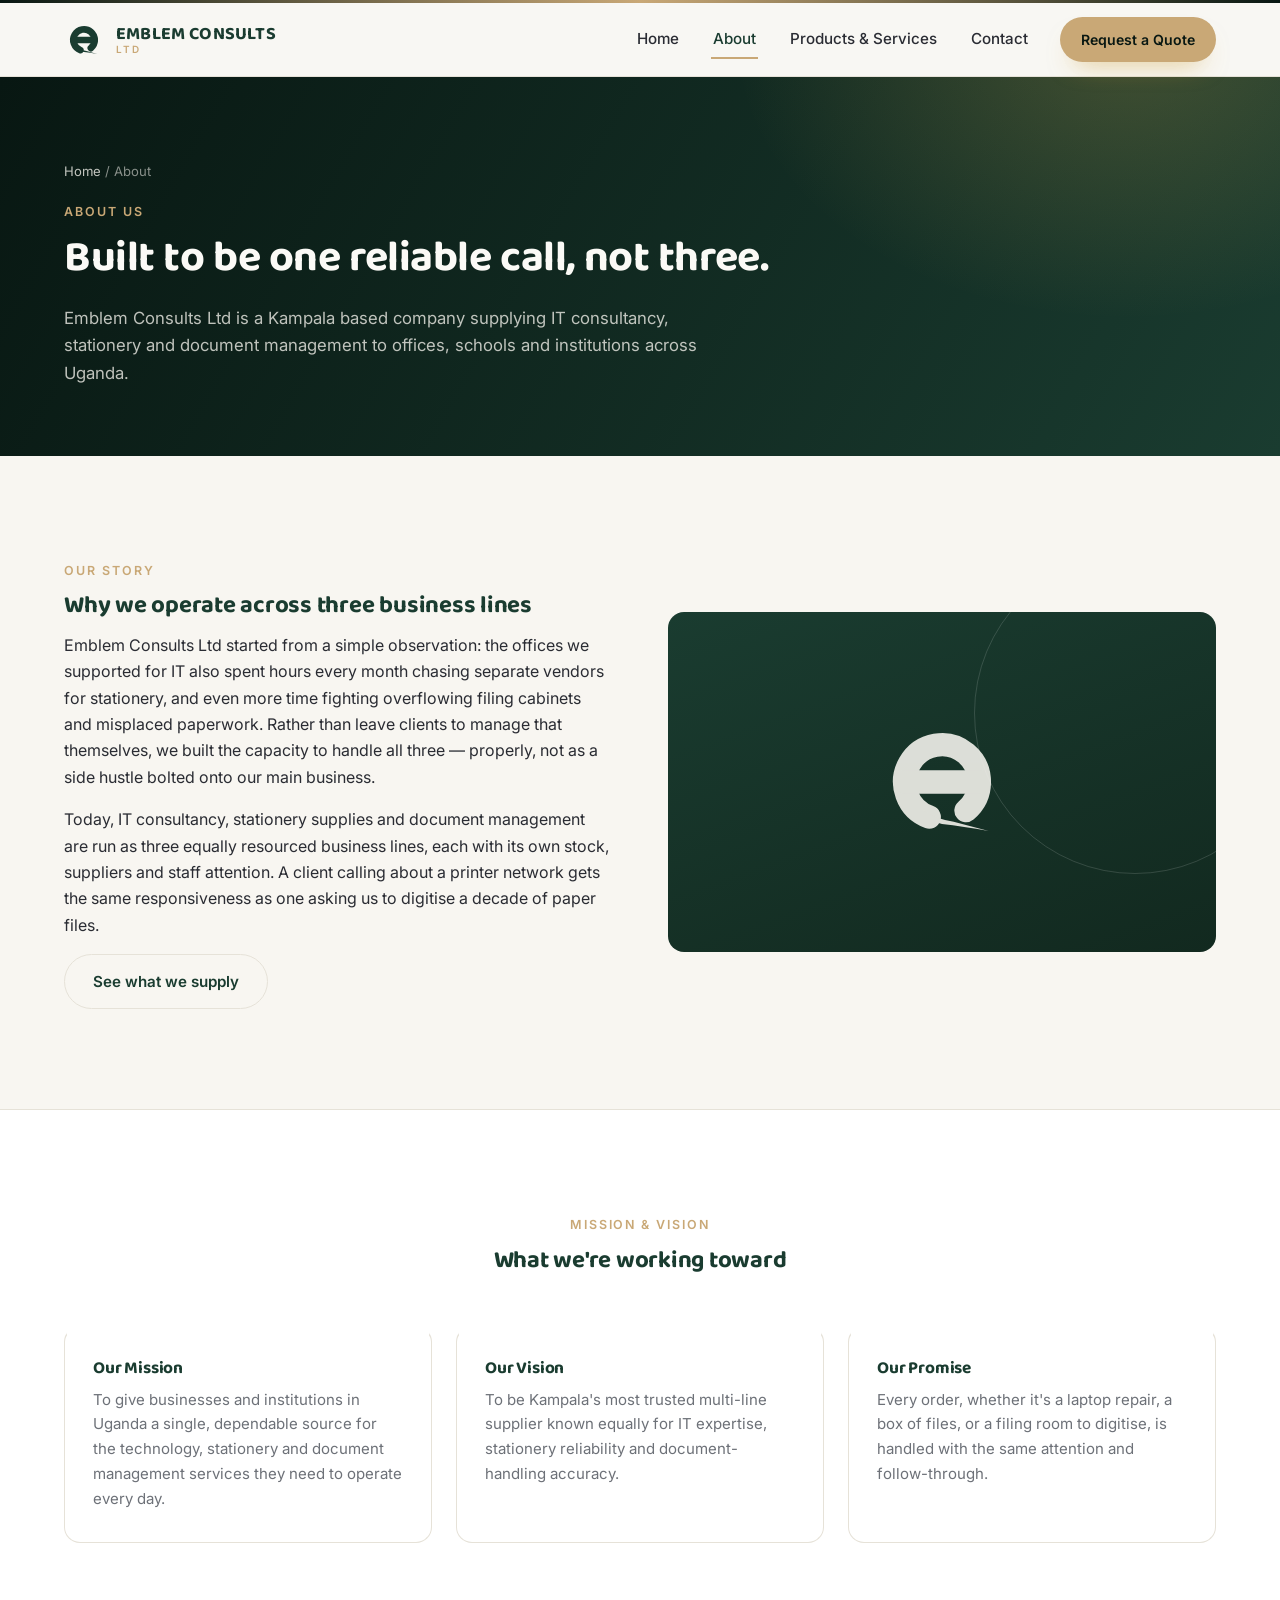
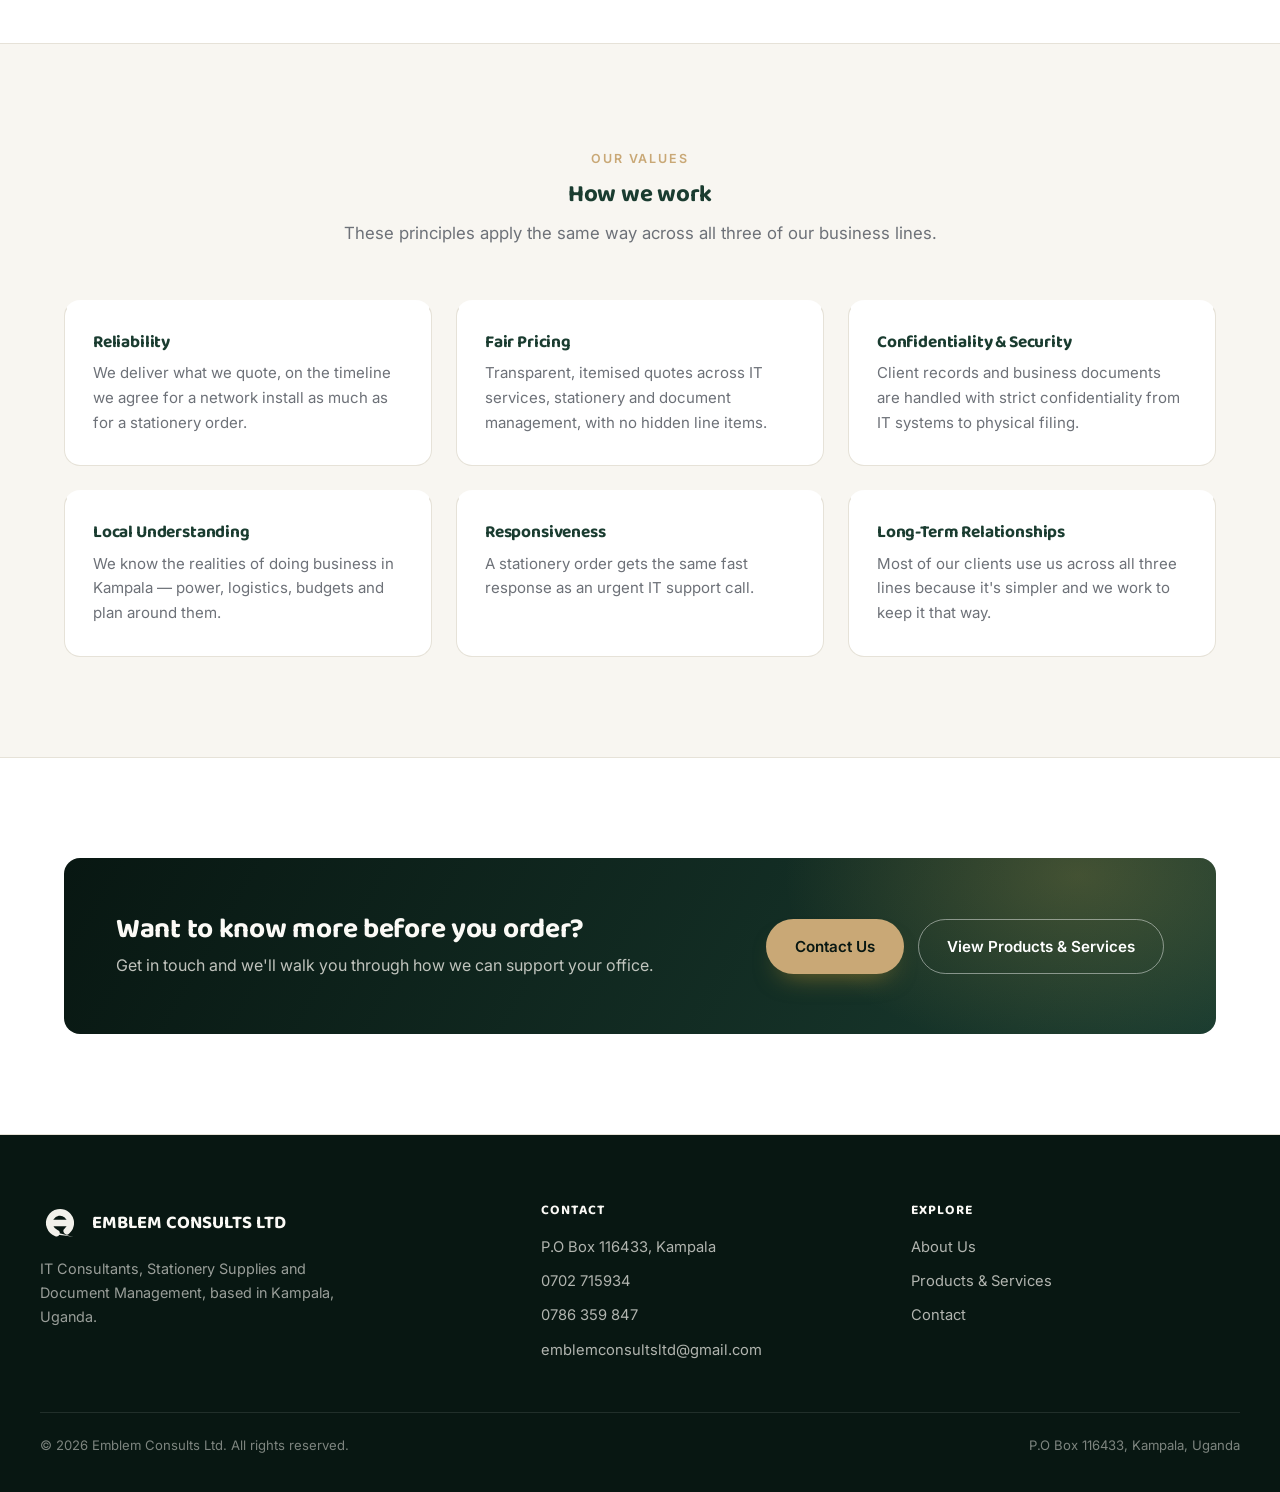
==== commit 75f74ffa: "Removed trailing lines" ====
--- a/about.html
+++ b/about.html
@@ -50,7 +50,7 @@
       <div class="breadcrumb"><a href="index.html">Home</a> / About</div>
       <span class="eyebrow">About Us</span>
       <h1>Built to be one reliable call, not three.</h1>
-      <p>Emblem Consults Ltd is a Kampala-based company supplying IT consultancy, stationery and document management to offices, schools and institutions across Uganda.</p>
+      <p>Emblem Consults Ltd is a Kampala based company supplying IT consultancy, stationery and document management to offices, schools and institutions across Uganda.</p>
     </div>
   </section>
 
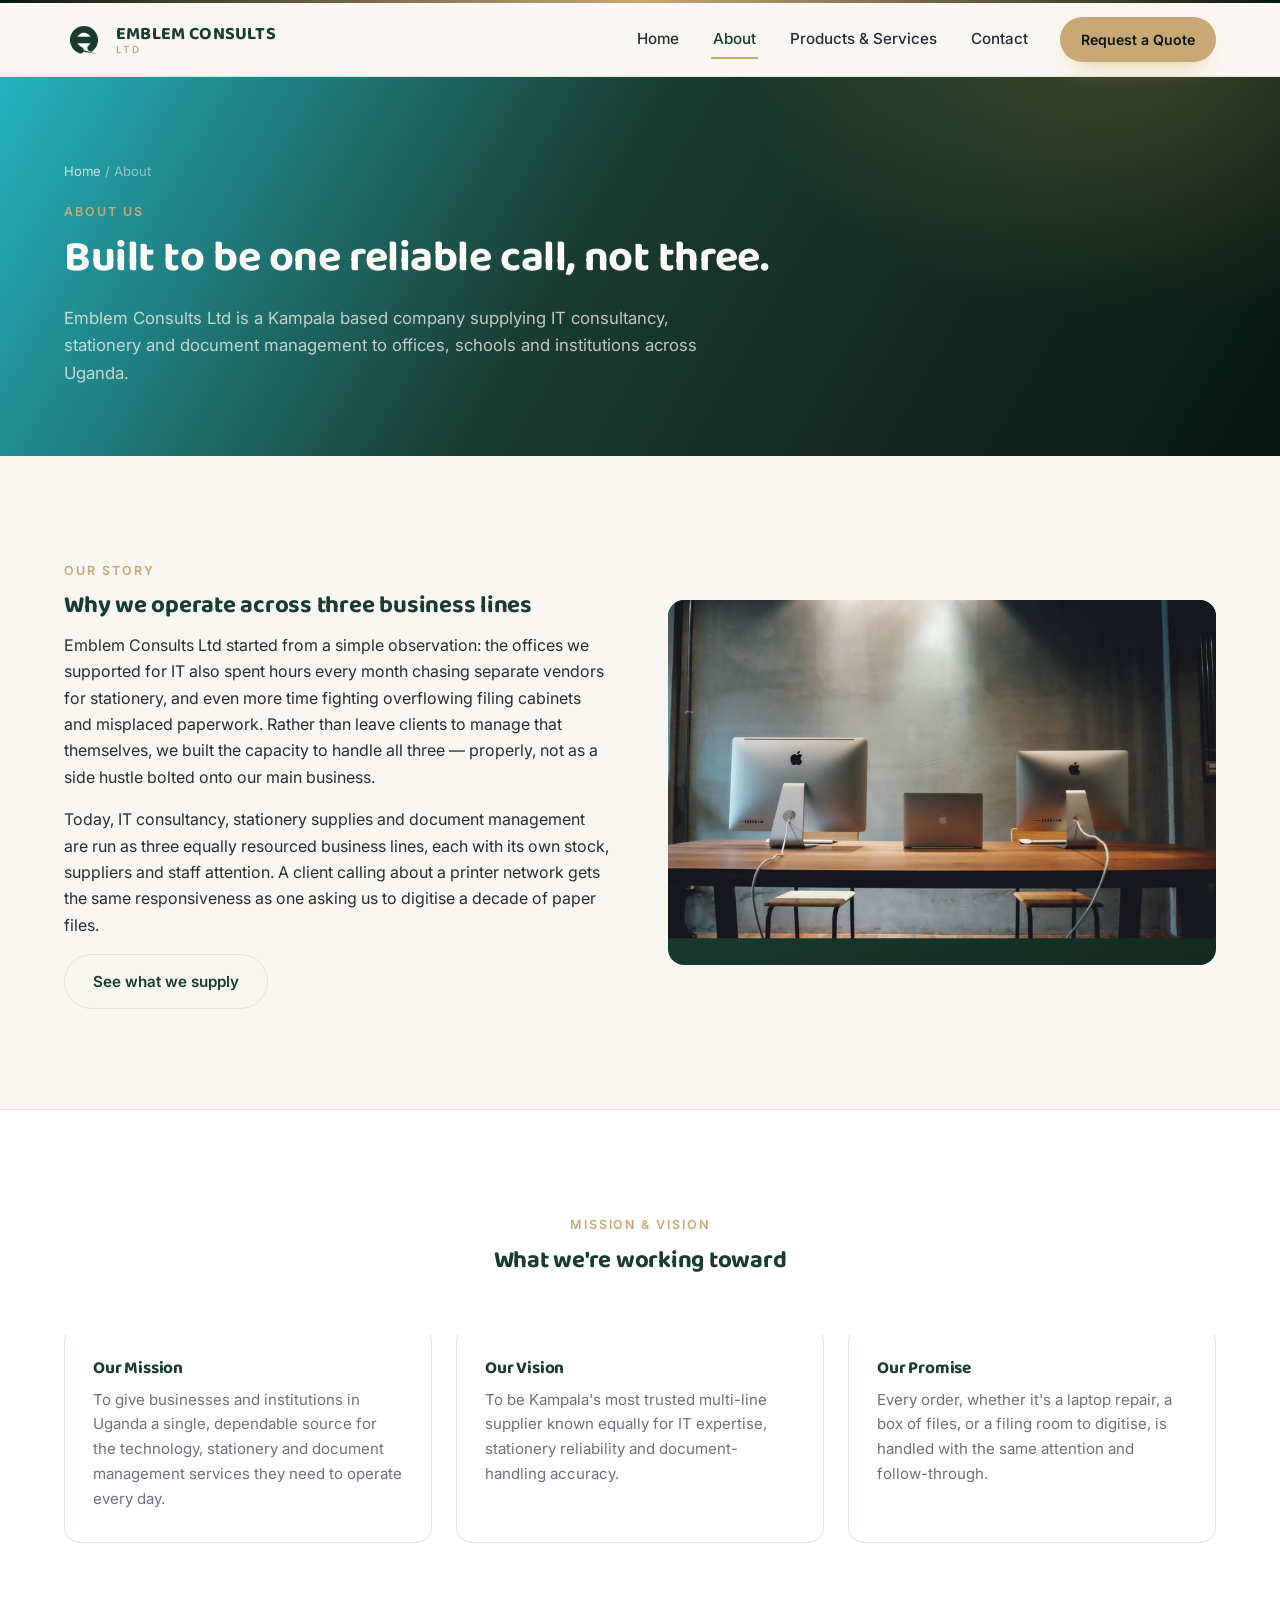
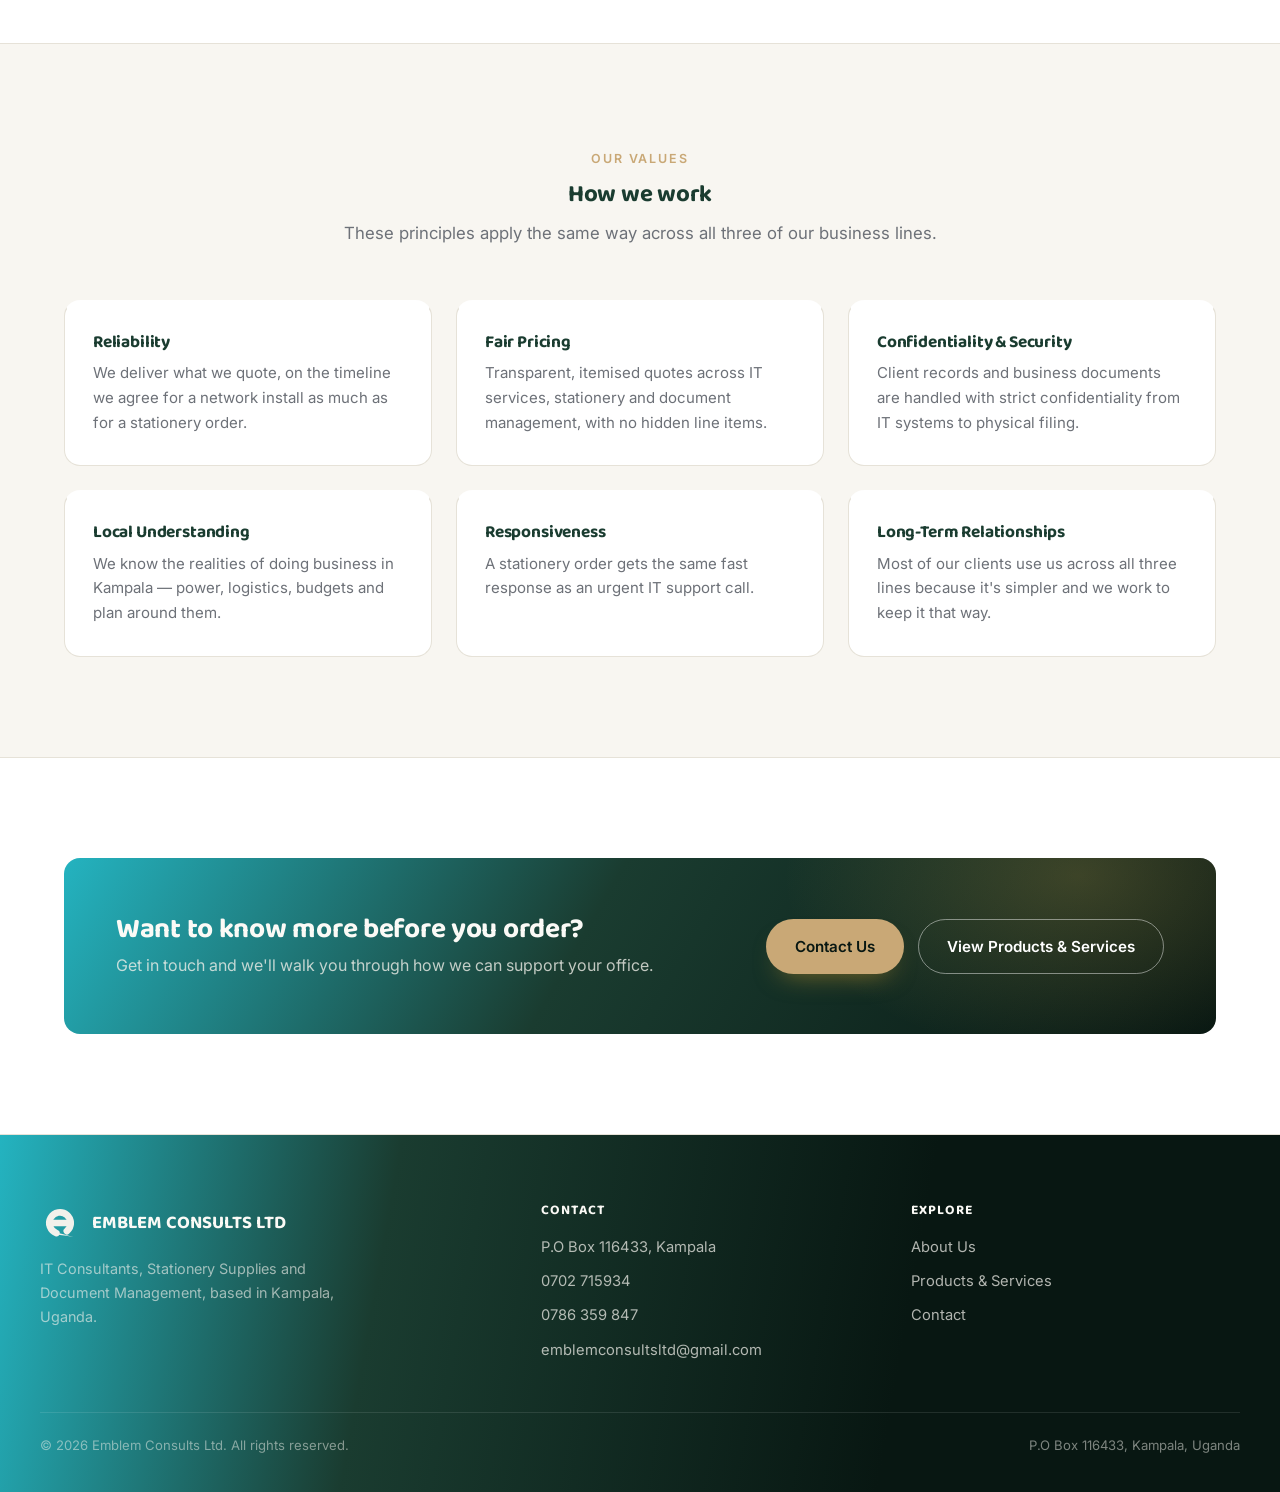
==== commit 51087869: "Add real photos to about/services pages and unify green gradient - Replace placeholder logo mark in " ====
--- a/about.html
+++ b/about.html
@@ -63,14 +63,8 @@
         <p>Today, IT consultancy, stationery supplies and document management are run as three equally resourced business lines, each with its own stock, suppliers and staff attention. A client calling about a printer network gets the same responsiveness as one asking us to digitise a decade of paper files.</p>
         <a href="services.html" class="btn btn-ghost">See what we supply</a>
       </div>
-      <div class="split-media reveal">
-        <span class="brand-mark">
-          <svg viewBox="0 0 120 120" fill="none" xmlns="http://www.w3.org/2000/svg" aria-hidden="true">
-            <path d="M49.06,90.07 A32,32 0 1 1 80.57,84.5" stroke="currentColor" stroke-width="20" stroke-linecap="round"/>
-            <line x1="28" y1="60" x2="92" y2="60" stroke="currentColor" stroke-width="20" stroke-linecap="round"/>
-            <path d="M44,84 Q55,92 70,94 L100,102 Q78,98 60,96 Q48,94 44,84 Z" fill="currentColor"/>
-          </svg>
-        </span>
+      <div class="split-media split-media--photo reveal">
+        <img src="assets/about-it.jpg" alt="IT equipment set up on a desk at an Emblem Consults supported office" loading="lazy">
       </div>
     </div>
   </section>
--- a/css/styles.css
+++ b/css/styles.css
@@ -564,13 +564,20 @@
   width: 54px;
   height: 54px;
   border-radius: 14px;
-  background: linear-gradient(135deg, var(--navy), var(--navy-dark));
+  background: linear-gradient(135deg, var(--navy-mid) 0%, var(--navy) 55%, var(--navy-dark) 100%);
   color: var(--gold-light);
   display: flex;
   align-items: center;
   justify-content: center;
   margin-bottom: 22px;
   z-index: 1;
+  overflow: hidden;
+}
+
+.pillar-icon img {
+  width: 100%;
+  height: 100%;
+  object-fit: cover;
 }
 
 .pillar-icon svg {
@@ -644,7 +651,7 @@
 }
 
 .split-media {
-  background: linear-gradient(160deg, var(--navy), var(--navy-dark));
+  background: linear-gradient(160deg, var(--navy-mid) 0%, var(--navy) 55%, var(--navy-dark) 100%);
   border-radius: var(--radius);
   min-height: 340px;
   display: flex;
@@ -660,6 +667,19 @@
   height: 140px;
   color: #f2f1eb;
   opacity: 0.9;
+}
+
+.split-media img {
+  width: 100%;
+  height: 100%;
+  object-fit: cover;
+  position: relative;
+  z-index: 1;
+  border-radius: var(--radius-sm);
+}
+
+.split-media--photo {
+  padding: 0;
 }
 
 .split-media--collage {
@@ -944,7 +964,7 @@
    ========================================================================== */
 
 .cta-band {
-  background: linear-gradient(120deg, var(--navy-deep), var(--navy));
+  background: linear-gradient(120deg, var(--navy-mid) 0%, var(--navy) 45%, var(--navy-deep) 100%);
   color: #f2f1eb;
   border-radius: var(--radius);
   padding: 56px 52px;
@@ -998,7 +1018,7 @@
 }
 
 .contact-info-card {
-  background: var(--navy);
+  background: linear-gradient(160deg, var(--navy-mid) 0%, var(--navy) 55%, var(--navy-dark) 100%);
   color: #f2f1eb;
   border-radius: var(--radius);
   padding: 38px 32px;
@@ -1117,7 +1137,7 @@
    ========================================================================== */
 
 .site-footer {
-  background: var(--navy-deep);
+  background: linear-gradient(100deg, var(--navy-mid) 0%, var(--navy) 30%, var(--navy-deep) 70%);
   color: rgba(242, 241, 235, 0.8);
 }
 
@@ -1193,7 +1213,7 @@
 
 .page-hero {
   position: relative;
-  background: linear-gradient(120deg, var(--navy-deep), var(--navy));
+  background: linear-gradient(120deg, var(--navy-mid) 0%, var(--navy) 45%, var(--navy-deep) 100%);
   color: #f2f1eb;
   padding: 84px 0 68px;
   overflow: hidden;
